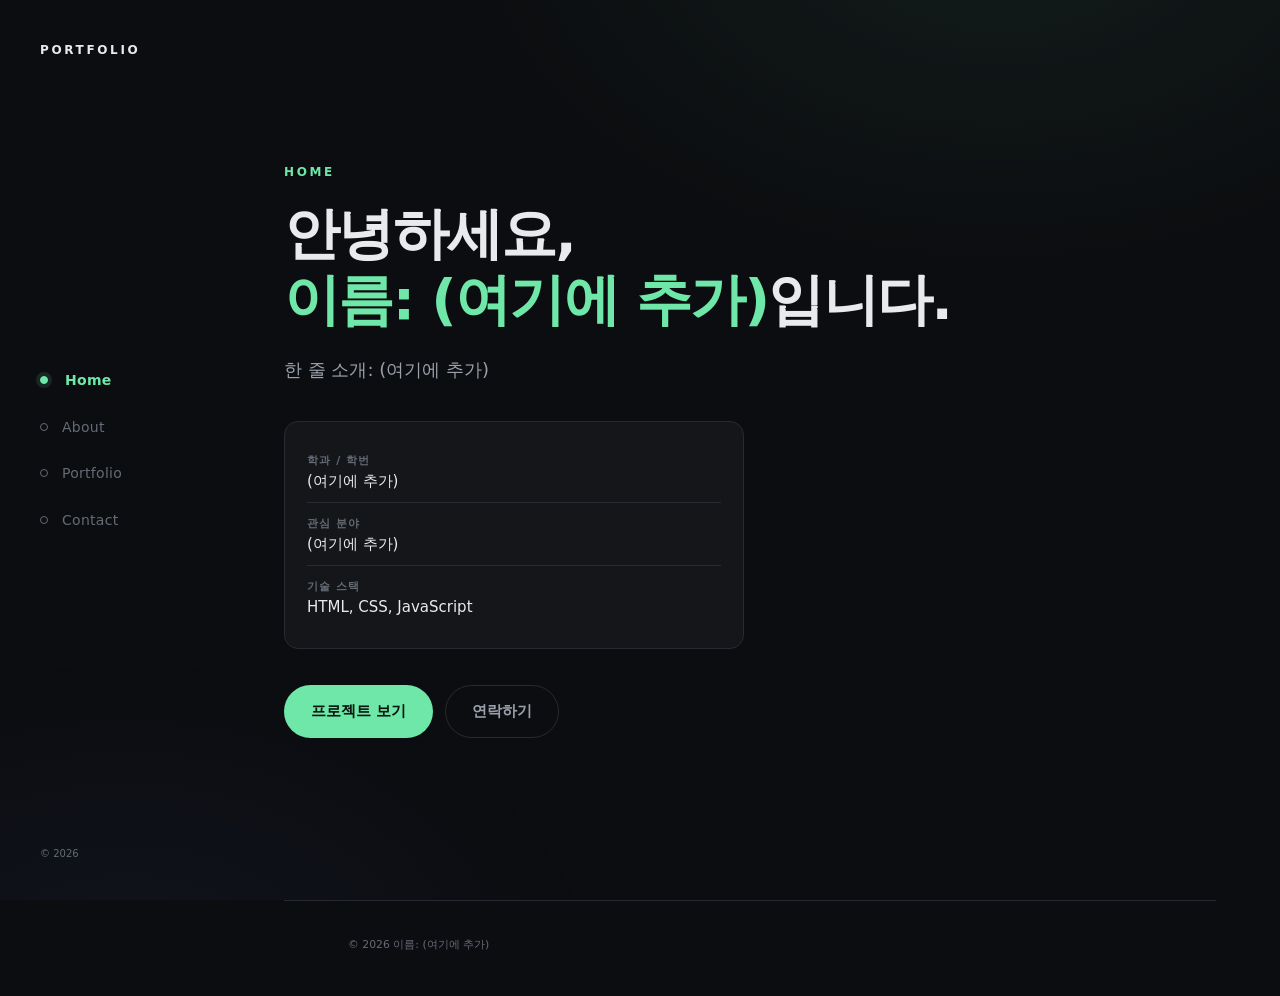
==== index.html @ 4937052d "Add files via upload" ====
<!DOCTYPE html>
<html lang="ko">
<head>
  <meta charset="UTF-8" />
  <meta name="viewport" content="width=device-width, initial-scale=1.0" />
  <title>Home | Portfolio</title>
  <link rel="stylesheet" href="style.css">
</head>
<body>

  <!-- ===== 좌측 고정 탭 네비게이션 (데스크탑) ===== -->
  <nav class="side-nav" aria-label="페이지 네비게이션">
    <div class="side-nav__brand">PORTFOLIO</div>
    <ul class="side-nav__list">
      <li><a href="index.html"     class="nav-item"><span class="nav-item__dot"></span><span class="nav-item__label">Home</span></a></li>
      <li><a href="about.html"     class="nav-item"><span class="nav-item__dot"></span><span class="nav-item__label">About</span></a></li>
      <li><a href="portfolio.html" class="nav-item"><span class="nav-item__dot"></span><span class="nav-item__label">Portfolio</span></a></li>
      <li><a href="contact.html"   class="nav-item"><span class="nav-item__dot"></span><span class="nav-item__label">Contact</span></a></li>
    </ul>
    <div class="side-nav__foot"><small>&copy; <span class="year"></span></small></div>
  </nav>

  <!-- ===== 모바일 상단 고정 탭 바 ===== -->
  <nav class="top-nav" aria-label="페이지 네비게이션 (모바일)">
    <div class="top-nav__brand">PORTFOLIO</div>
    <ul class="top-nav__list">
      <li><a href="index.html"     class="top-nav__item">Home</a></li>
      <li><a href="about.html"     class="top-nav__item">About</a></li>
      <li><a href="portfolio.html" class="top-nav__item">Portfolio</a></li>
      <li><a href="contact.html"   class="top-nav__item">Contact</a></li>
    </ul>
  </nav>

  <!-- ===== 본문 ===== -->
  <main class="content">
    <div class="container container--hero">

      <p class="eyebrow reveal">Home</p>

      <h1 class="hero__title reveal" data-delay="1">
        안녕하세요,<br>
        <span class="accent">이름: (여기에 추가)</span>입니다.
      </h1>

      <p class="hero__sub reveal" data-delay="2">
        한 줄 소개: (여기에 추가)
      </p>

      <ul class="info-list reveal" data-delay="3">
        <li>
          <span class="info-list__label">학과 / 학번</span>
          <span class="info-list__value">(여기에 추가)</span>
        </li>
        <li>
          <span class="info-list__label">관심 분야</span>
          <span class="info-list__value">(여기에 추가)</span>
        </li>
        <li>
          <span class="info-list__label">기술 스택</span>
          <span class="info-list__value">HTML, CSS, JavaScript</span>
        </li>
      </ul>

      <div class="btn-group reveal" data-delay="4">
        <a href="portfolio.html" class="btn btn--primary">프로젝트 보기</a>
        <a href="contact.html" class="btn btn--ghost">연락하기</a>
      </div>

    </div>

    <footer class="footer">
      <small>&copy; <span class="year"></span> 이름: (여기에 추가)</small>
    </footer>
  </main>

  <script src="script.js"></script>
</body>
</html>
---- style.css ----
/* =============================================================
   Portfolio - style.css (공통 스타일)

   색상 테마는 "여기"에서 바꿉니다.
   ------------------------------------------------------------- */
:root {
  --accent:      #6ee7a8;   /* 메인 포인트 색상 */
  --accent-ink:  #09150e;   /* 포인트 색 위에 올라가는 글자색 */
  --bg:          #0c0d10;   /* 전체 배경 */
  --bg-elev:     #141619;   /* 카드 등 올라온 면 */
  --bg-elev-2:   #1b1e23;   /* 호버 시 면 */
  --line:        #272b31;   /* 테두리 / 구분선 */
  --text:        #e8eaed;   /* 본문 글자 */
  --text-dim:    #9aa1ab;   /* 보조 글자 */
  --text-faint:  #646b76;   /* 흐린 글자 */
}
/* ============================================================= */

/* ---------- 1. Reset & Base ---------- */
*,
*::before,
*::after {
  box-sizing: border-box;
  margin: 0;
  padding: 0;
}

html {
  scroll-behavior: smooth;
}

ul, ol { list-style: none; }
a { color: inherit; text-decoration: none; }
button { font: inherit; color: inherit; background: none; border: none; cursor: pointer; }
img { display: block; max-width: 100%; }

body {
  font-family: system-ui, -apple-system, "Segoe UI", Roboto,
               "Noto Sans KR", "Apple SD Gothic Neo", Arial, sans-serif;
  font-size: 16px;
  line-height: 1.75;
  color: var(--text);
  background: var(--bg);
  -webkit-font-smoothing: antialiased;
  overflow-x: hidden;
}

/* 은은한 배경 그라데이션 */
body::before {
  content: '';
  position: fixed;
  inset: 0;
  z-index: -1;
  pointer-events: none;
  background:
    radial-gradient(60rem 40rem at 78% -10%, rgba(110, 231, 168, .07), transparent 60%),
    radial-gradient(50rem 35rem at 10% 110%, rgba(96, 140, 255, .06), transparent 60%);
}

/* ---------- 2. 변수성 레이아웃 값 ---------- */
:root {
  --nav-w: 220px;      /* 좌측 탭 너비 */
  --topnav-h: 56px;    /* 모바일 상단 바 높이 */
  --content-max: 860px;
  --ease: cubic-bezier(.22, 1, .36, 1);
}

/* ---------- 3. 좌측 고정 탭 네비게이션 ---------- */
.side-nav {
  position: fixed;
  top: 0;
  left: 0;
  width: var(--nav-w);
  height: 100vh;
  padding: 40px 0 40px 40px;
  display: flex;
  flex-direction: column;
  justify-content: center;
  z-index: 100;
}

.side-nav__brand {
  position: absolute;
  top: 40px;
  left: 40px;
  font-size: 12px;
  font-weight: 700;
  letter-spacing: .22em;
  color: var(--text);
}

.side-nav__foot {
  position: absolute;
  bottom: 36px;
  left: 40px;
  font-size: 12px;
  color: var(--text-faint);
}

.side-nav__list {
  display: flex;
  flex-direction: column;
  gap: 6px;
}

.nav-item {
  display: flex;
  align-items: center;
  gap: 14px;
  padding: 8px 0;
  font-size: 14px;
  font-weight: 500;
  letter-spacing: .02em;
  color: var(--text-faint);
  transition: color .3s var(--ease);
}

.nav-item__dot {
  width: 8px;
  height: 8px;
  flex-shrink: 0;
  border: 1.5px solid currentColor;
  border-radius: 50%;
  transition: all .3s var(--ease);
}

.nav-item__label {
  transition: transform .3s var(--ease);
}

.nav-item:hover { color: var(--text-dim); }
.nav-item:hover .nav-item__label { transform: translateX(3px); }

/* 현재 탭 표시 */
.nav-item.is-active { color: var(--accent); }
.nav-item.is-active .nav-item__dot {
  background: var(--accent);
  border-color: var(--accent);
  box-shadow: 0 0 0 4px rgba(110, 231, 168, .12);
}
.nav-item.is-active .nav-item__label {
  transform: translateX(3px);
  font-weight: 600;
}

/* ---------- 4. 모바일 상단 탭 바 ---------- */
.top-nav {
  display: none;
  position: fixed;
  top: 0;
  left: 0;
  right: 0;
  height: var(--topnav-h);
  align-items: center;
  gap: 14px;
  padding: 0 16px;
  background: rgba(12, 13, 16, .88);
  backdrop-filter: blur(12px);
  -webkit-backdrop-filter: blur(12px);
  border-bottom: 1px solid var(--line);
  z-index: 100;
}

.top-nav__brand {
  flex-shrink: 0;
  font-size: 11px;
  font-weight: 700;
  letter-spacing: .18em;
}

.top-nav__list {
  display: flex;
  gap: 4px;
  overflow-x: auto;
  scrollbar-width: none;
  -ms-overflow-style: none;
}
.top-nav__list::-webkit-scrollbar { display: none; }

.top-nav__item {
  display: block;
  padding: 6px 12px;
  border-radius: 999px;
  font-size: 13px;
  font-weight: 500;
  white-space: nowrap;
  color: var(--text-faint);
  transition: all .25s var(--ease);
}

.top-nav__item.is-active {
  color: var(--accent-ink);
  background: var(--accent);
}

/* ---------- 5. 본문 레이아웃 ---------- */
.content {
  margin-left: var(--nav-w);
  min-height: 100vh;
  display: flex;
  flex-direction: column;
}

.container {
  width: 100%;
  max-width: var(--content-max);
  padding: 96px 64px 64px;
  flex: 1;
}

.container--hero {
  display: flex;
  flex-direction: column;
  justify-content: center;
  min-height: 100vh;
  padding-top: 64px;
}

.page-head {
  display: flex;
  align-items: baseline;
  gap: 16px;
  margin-bottom: 40px;
}

.page-head__num {
  font-size: 13px;
  font-weight: 600;
  letter-spacing: .1em;
  color: var(--accent);
}

.page-head__title {
  font-size: clamp(28px, 4vw, 40px);
  font-weight: 700;
  letter-spacing: -.02em;
  line-height: 1.2;
}

.page-head__title::after {
  content: '';
  display: inline-block;
  width: 56px;
  height: 1px;
  margin-left: 20px;
  vertical-align: middle;
  background: var(--line);
}

.footer {
  padding: 32px 64px 40px;
  border-top: 1px solid var(--line);
  margin: 0 64px;
  font-size: 13px;
  color: var(--text-faint);
}

/* ---------- 6. 공통 텍스트 요소 ---------- */
.eyebrow {
  font-size: 12px;
  font-weight: 600;
  letter-spacing: .22em;
  text-transform: uppercase;
  color: var(--accent);
  margin-bottom: 18px;
}

.accent { color: var(--accent); }

.hero__title {
  font-size: clamp(32px, 5.5vw, 56px);
  font-weight: 700;
  line-height: 1.18;
  letter-spacing: -.03em;
  margin-bottom: 20px;
}

.hero__sub {
  font-size: clamp(15px, 1.6vw, 18px);
  color: var(--text-dim);
  max-width: 54ch;
  margin-bottom: 36px;
}

.lead {
  font-size: clamp(15px, 1.7vw, 18px);
  color: var(--text-dim);
  max-width: 52ch;
  margin-bottom: 32px;
}

.text {
  color: var(--text-dim);
  margin-bottom: 14px;
}
.text:last-child { margin-bottom: 0; }

.note {
  font-size: 13px;
  color: var(--text-faint);
}

.block { margin-bottom: 44px; }
.block:last-child { margin-bottom: 0; }

.block__title {
  font-size: 13px;
  font-weight: 600;
  letter-spacing: .12em;
  text-transform: uppercase;
  color: var(--text-faint);
  margin-bottom: 14px;
}

.sub-title {
  font-size: 13px;
  font-weight: 600;
  color: var(--text-dim);
  margin: 18px 0 8px;
}
.sub-title:first-of-type { margin-top: 0; }

.bullet {
  display: flex;
  flex-direction: column;
  gap: 8px;
}

.bullet li {
  position: relative;
  padding-left: 18px;
  color: var(--text-dim);
}

.bullet li::before {
  content: '';
  position: absolute;
  left: 2px;
  top: 13px;
  width: 5px;
  height: 5px;
  border-radius: 50%;
  background: var(--accent);
}

/* 홈 정보 리스트 */
.info-list {
  display: flex;
  flex-direction: column;
  gap: 2px;
  margin-bottom: 36px;
  padding: 20px 22px;
  background: var(--bg-elev);
  border: 1px solid var(--line);
  border-radius: 14px;
  max-width: 460px;
}

.info-list li {
  display: flex;
  flex-direction: column;
  padding: 10px 0;
  border-bottom: 1px solid var(--line);
}
.info-list li:last-child { border-bottom: none; }

.info-list__label {
  font-size: 11px;
  font-weight: 600;
  letter-spacing: .1em;
  text-transform: uppercase;
  color: var(--text-faint);
  line-height: 1.6;
}

.info-list__value {
  font-size: 15px;
  color: var(--text);
  line-height: 1.5;
}

/* ---------- 7. 버튼 ---------- */
.btn {
  display: inline-flex;
  align-items: center;
  justify-content: center;
  padding: 12px 26px;
  border: 1px solid transparent;
  border-radius: 999px;
  font-size: 15px;
  font-weight: 600;
  transition: all .25s var(--ease);
}

.btn--primary {
  background: var(--accent);
  color: var(--accent-ink);
}
.btn--primary:hover {
  transform: translateY(-2px);
  box-shadow: 0 10px 28px -10px var(--accent);
}

.btn--ghost {
  border-color: var(--line);
  color: var(--text-dim);
}
.btn--ghost:hover {
  border-color: rgba(110, 231, 168, .35);
  color: var(--accent);
  transform: translateY(-2px);
}

.btn--lg { padding: 15px 38px; font-size: 16px; }

.btn-group {
  display: flex;
  flex-wrap: wrap;
  gap: 12px;
}

/* ---------- 8. 태그 ---------- */
.tag-list {
  display: flex;
  flex-wrap: wrap;
  gap: 8px;
}

.tag {
  padding: 5px 14px;
  border: 1px solid var(--line);
  border-radius: 999px;
  font-size: 13px;
  color: var(--text-dim);
  background: var(--bg-elev);
  transition: all .25s var(--ease);
}
.tag:hover {
  border-color: rgba(110, 231, 168, .35);
  color: var(--accent);
}

/* ---------- 9. 프로젝트 ---------- */
.filter {
  display: flex;
  flex-wrap: wrap;
  gap: 8px;
  margin-bottom: 28px;
}

.filter__btn {
  padding: 7px 18px;
  border: 1px solid var(--line);
  border-radius: 999px;
  font-size: 13px;
  font-weight: 500;
  color: var(--text-faint);
  transition: all .25s var(--ease);
}
.filter__btn:hover {
  color: var(--text);
  border-color: var(--text-faint);
}
.filter__btn.is-active {
  background: var(--accent);
  border-color: var(--accent);
  color: var(--accent-ink);
}

.projects {
  display: grid;
  grid-template-columns: repeat(auto-fill, minmax(280px, 1fr));
  gap: 20px;
}

.card {
  display: flex;
  flex-direction: column;
  background: var(--bg-elev);
  border: 1px solid var(--line);
  border-radius: 16px;
  overflow: hidden;
  transition: transform .35s var(--ease), border-color .35s var(--ease),
              box-shadow .35s var(--ease);
}

.card:hover {
  transform: translateY(-5px);
  border-color: rgba(110, 231, 168, .35);
  box-shadow: 0 20px 44px -24px rgba(0, 0, 0, .8);
}

.card.is-hidden { display: none; }

.card__thumb {
  height: 130px;
  display: flex;
  align-items: center;
  justify-content: center;
  border-bottom: 1px solid var(--line);
  background: linear-gradient(135deg, rgba(110, 231, 168, .16), rgba(96, 140, 255, .12));
}

.card__thumb::after {
  content: attr(data-initial);
  font-size: 38px;
  font-weight: 700;
  letter-spacing: -.02em;
  color: rgba(232, 234, 237, .18);
}

.card__body {
  display: flex;
  flex-direction: column;
  gap: 12px;
  padding: 20px;
  flex: 1;
}

.card__title {
  font-size: 17px;
  font-weight: 600;
  letter-spacing: -.01em;
  line-height: 1.4;
}

.card__desc {
  flex: 1;
  font-size: 14px;
  line-height: 1.7;
  color: var(--text-dim);
}

.card__tags {
  display: flex;
  flex-wrap: wrap;
  gap: 6px;
}

.card__tags li {
  padding: 3px 9px;
  border-radius: 5px;
  font-size: 11px;
  font-weight: 600;
  letter-spacing: .04em;
  text-transform: uppercase;
  color: var(--accent);
  background: rgba(110, 231, 168, .12);
}

.card__links {
  display: flex;
  gap: 16px;
  margin-top: 4px;
  padding-top: 10px;
  border-top: 1px solid var(--line);
}

.card__links a {
  font-size: 13px;
  font-weight: 500;
  color: var(--text-dim);
  transition: color .25s var(--ease);
}
.card__links a:hover { color: var(--accent); }

/* ---------- 10. Contact ---------- */
.contact__list {
  display: flex;
  flex-direction: column;
  gap: 12px;
  margin-bottom: 40px;
}

.contact__item {
  width: 100%;
  display: flex;
  align-items: center;
  gap: 18px;
  padding: 18px 22px;
  text-align: left;
  background: var(--bg-elev);
  border: 1px solid var(--line);
  border-radius: 14px;
  transition: all .28s var(--ease);
}

.contact__item:hover {
  background: var(--bg-elev-2);
  border-color: rgba(110, 231, 168, .35);
  transform: translateX(4px);
}

.contact__icon {
  width: 38px;
  height: 38px;
  flex-shrink: 0;
  display: grid;
  place-items: center;
  border-radius: 10px;
  background: rgba(110, 231, 168, .12);
  color: var(--accent);
}
.contact__icon svg { width: 20px; height: 20px; }

.contact__meta {
  flex: 1;
  min-width: 0;
  display: flex;
  flex-direction: column;
}

.contact__label {
  font-size: 11px;
  font-weight: 600;
  letter-spacing: .1em;
  text-transform: uppercase;
  color: var(--text-faint);
  line-height: 1.6;
}

.contact__value {
  font-size: 15px;
  color: var(--text);
  line-height: 1.5;
  overflow: hidden;
  text-overflow: ellipsis;
  white-space: nowrap;
}

.contact__action {
  flex-shrink: 0;
  padding: 4px 10px;
  border: 1px solid var(--line);
  border-radius: 7px;
  font-size: 12px;
  font-weight: 600;
  color: var(--text-faint);
  transition: all .25s var(--ease);
}

.contact__item:hover .contact__action {
  color: var(--accent);
  border-color: rgba(110, 231, 168, .35);
}

.contact__item--copy.is-copied .contact__action {
  color: var(--accent-ink);
  background: var(--accent);
  border-color: var(--accent);
}

.contact__cta {
  display: flex;
  flex-direction: column;
  align-items: flex-start;
  gap: 10px;
  margin-bottom: 56px;
}

/* 문의 폼 */
.contact-form {
  display: grid;
  grid-template-columns: 1fr;
  gap: .5rem;
  max-width: 520px;
}

.contact-form label {
  font-size: 13px;
  font-weight: 600;
  color: var(--text-dim);
  margin-top: 8px;
}

.contact-form input,
.contact-form textarea {
  width: 100%;
  padding: .7rem .9rem;
  font: inherit;
  font-size: 15px;
  color: var(--text);
  background: var(--bg-elev);
  border: 1px solid var(--line);
  border-radius: 10px;
  resize: vertical;
  transition: border-color .25s var(--ease);
}

.contact-form input::placeholder,
.contact-form textarea::placeholder { color: var(--text-faint); }

.contact-form input:focus,
.contact-form textarea:focus {
  outline: none;
  border-color: var(--accent);
}

.contact-form button {
  margin-top: 14px;
  justify-self: start;
}

/* 토스트 */
.toast {
  position: fixed;
  left: 50%;
  bottom: 40px;
  transform: translate(-50%, 20px);
  padding: 11px 22px;
  border-radius: 999px;
  font-size: 14px;
  font-weight: 600;
  color: var(--accent-ink);
  background: var(--accent);
  box-shadow: 0 14px 34px -14px rgba(0, 0, 0, .9);
  opacity: 0;
  pointer-events: none;
  transition: opacity .3s var(--ease), transform .3s var(--ease);
  z-index: 300;
}

.toast.is-visible {
  opacity: 1;
  transform: translate(-50%, 0);
}

/* ---------- 11. 등장 애니메이션 ---------- */
.reveal {
  opacity: 0;
  transform: translateY(22px);
  transition: opacity .7s var(--ease), transform .7s var(--ease);
}

.reveal.is-visible {
  opacity: 1;
  transform: translateY(0);
}

.reveal[data-delay="1"] { transition-delay: .08s; }
.reveal[data-delay="2"] { transition-delay: .16s; }
.reveal[data-delay="3"] { transition-delay: .24s; }
.reveal[data-delay="4"] { transition-delay: .32s; }
.reveal[data-delay="5"] { transition-delay: .40s; }

@media (prefers-reduced-motion: reduce) {
  html { scroll-behavior: auto; }
  .reveal { opacity: 1; transform: none; transition: none; }
}

/* ---------- 12. 반응형 ---------- */
@media (max-width: 1024px) {
  :root { --nav-w: 180px; }

  .side-nav { padding-left: 28px; }
  .side-nav__brand,
  .side-nav__foot { left: 28px; }

  .container { padding: 88px 44px 56px; }
  .footer { margin: 0 44px; padding: 28px 0 36px; }
}

@media (max-width: 768px) {
  .side-nav { display: none; }
  .top-nav { display: flex; }

  .content { margin-left: 0; }

  .container {
    padding: calc(var(--topnav-h) + 44px) 20px 48px;
  }

  .container--hero {
    min-height: calc(100vh - var(--topnav-h));
    padding-top: calc(var(--topnav-h) + 48px);
  }

  .page-head { margin-bottom: 28px; }
  .page-head__title::after { display: none; }

  .footer { margin: 0 20px; padding: 24px 0 32px; }

  .projects { grid-template-columns: 1fr; }

  .contact__item { gap: 14px; padding: 15px 16px; }
  .contact__value { font-size: 14px; }

  .contact__cta { align-self: stretch; }
  .contact__cta .btn { width: 100%; }

  .toast { bottom: 24px; }
}

@media (max-width: 420px) {
  .contact__action { display: none; }
  .btn-group .btn { flex: 1; }
}
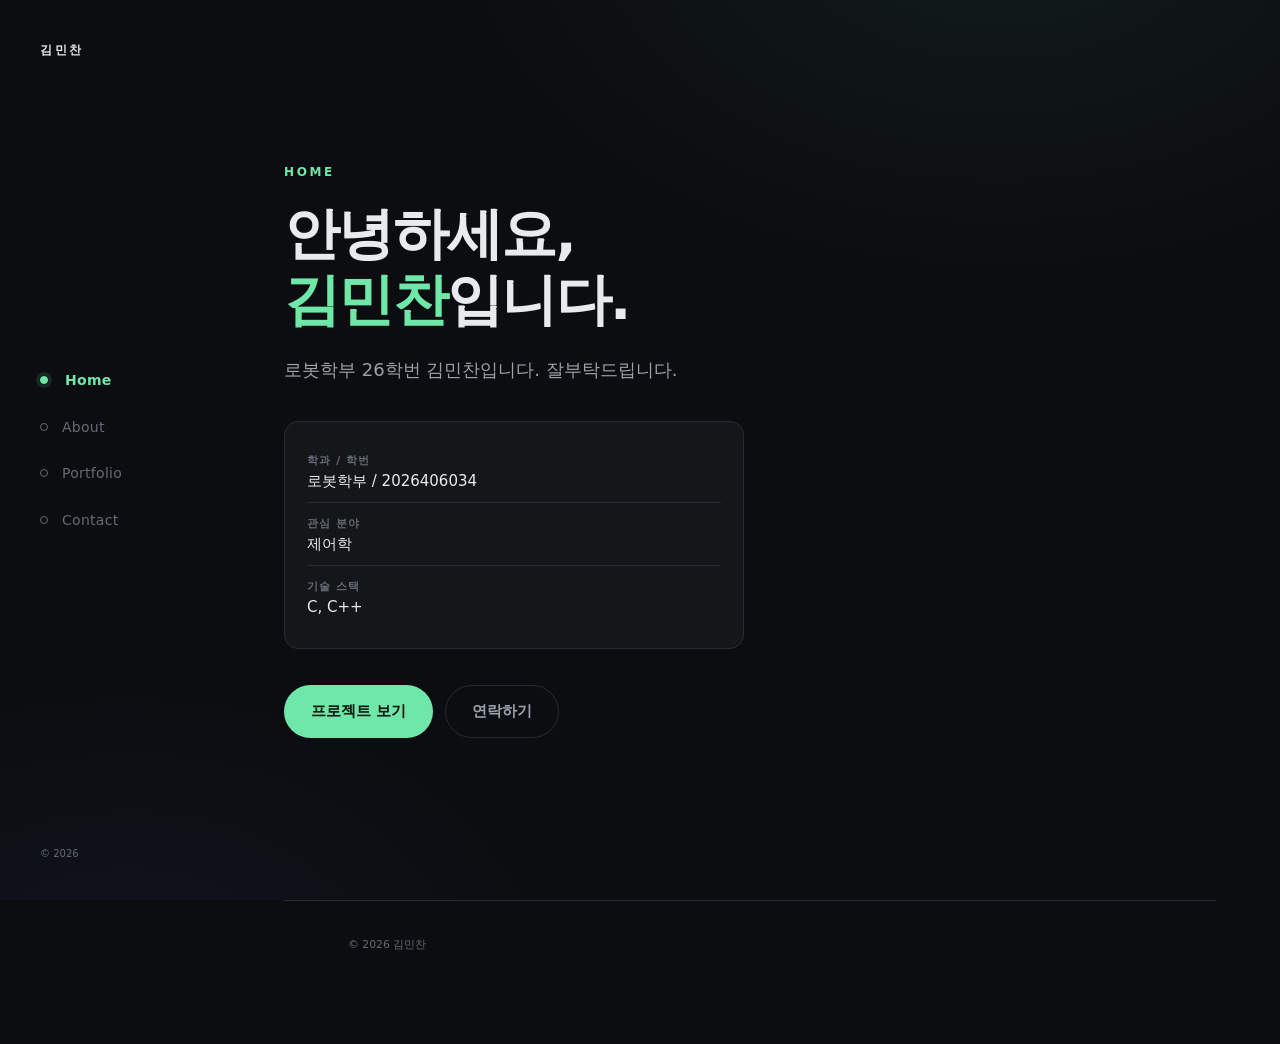
==== commit 55fb496c: "Add files via upload" ====
--- a/index.html
+++ b/index.html
@@ -3,14 +3,14 @@
 <head>
   <meta charset="UTF-8" />
   <meta name="viewport" content="width=device-width, initial-scale=1.0" />
-  <title>Home | Portfolio</title>
+  <title>Home | 김민찬 Portfolio</title>
   <link rel="stylesheet" href="style.css">
 </head>
 <body>
 
   <!-- ===== 좌측 고정 탭 네비게이션 (데스크탑) ===== -->
   <nav class="side-nav" aria-label="페이지 네비게이션">
-    <div class="side-nav__brand">PORTFOLIO</div>
+    <div class="side-nav__brand">김민찬</div>
     <ul class="side-nav__list">
       <li><a href="index.html"     class="nav-item"><span class="nav-item__dot"></span><span class="nav-item__label">Home</span></a></li>
       <li><a href="about.html"     class="nav-item"><span class="nav-item__dot"></span><span class="nav-item__label">About</span></a></li>
@@ -22,7 +22,7 @@
 
   <!-- ===== 모바일 상단 고정 탭 바 ===== -->
   <nav class="top-nav" aria-label="페이지 네비게이션 (모바일)">
-    <div class="top-nav__brand">PORTFOLIO</div>
+    <div class="top-nav__brand">김민찬</div>
     <ul class="top-nav__list">
       <li><a href="index.html"     class="top-nav__item">Home</a></li>
       <li><a href="about.html"     class="top-nav__item">About</a></li>
@@ -39,25 +39,25 @@
 
       <h1 class="hero__title reveal" data-delay="1">
         안녕하세요,<br>
-        <span class="accent">이름: (여기에 추가)</span>입니다.
+        <span class="accent">김민찬</span>입니다.
       </h1>
 
       <p class="hero__sub reveal" data-delay="2">
-        한 줄 소개: (여기에 추가)
+        로봇학부 26학번 김민찬입니다. 잘부탁드립니다.
       </p>
 
       <ul class="info-list reveal" data-delay="3">
         <li>
           <span class="info-list__label">학과 / 학번</span>
-          <span class="info-list__value">(여기에 추가)</span>
+          <span class="info-list__value">로봇학부 / 2026406034</span>
         </li>
         <li>
           <span class="info-list__label">관심 분야</span>
-          <span class="info-list__value">(여기에 추가)</span>
+          <span class="info-list__value">제어학</span>
         </li>
         <li>
           <span class="info-list__label">기술 스택</span>
-          <span class="info-list__value">HTML, CSS, JavaScript</span>
+          <span class="info-list__value">C, C++</span>
         </li>
       </ul>
 
@@ -69,7 +69,7 @@
     </div>
 
     <footer class="footer">
-      <small>&copy; <span class="year"></span> 이름: (여기에 추가)</small>
+      <small>&copy; <span class="year"></span> 김민찬</small>
     </footer>
   </main>
 
--- a/style.css
+++ b/style.css
@@ -748,7 +748,98 @@
   .reveal { opacity: 1; transform: none; transition: none; }
 }
 
-/* ---------- 12. 반응형 ---------- */
+/* ---------- 12. 페이지 전환 (끝까지 스크롤) ---------- */
+
+/* 하단 안내 바: 페이지 맨 아래에 닿으면 나타남 */
+.page-jump {
+  position: fixed;
+  left: 50%;
+  bottom: 28px;
+  transform: translate(-50%, 16px);
+  opacity: 0;
+  pointer-events: none;
+  transition: opacity .35s var(--ease), transform .35s var(--ease);
+  z-index: 150;
+}
+
+.page-jump.is-visible {
+  opacity: 1;
+  transform: translate(-50%, 0);
+  pointer-events: auto;
+}
+
+.page-jump__link {
+  position: relative;
+  display: flex;
+  align-items: center;
+  gap: 12px;
+  padding: 11px 22px;
+  overflow: hidden;
+  border: 1px solid var(--line);
+  border-radius: 999px;
+  background: rgba(20, 22, 25, .92);
+  backdrop-filter: blur(12px);
+  -webkit-backdrop-filter: blur(12px);
+  box-shadow: 0 14px 34px -18px rgba(0, 0, 0, .9);
+  transition: border-color .25s var(--ease);
+}
+
+.page-jump__link:hover { border-color: rgba(110, 231, 168, .4); }
+
+.page-jump__text {
+  font-size: 13px;
+  color: var(--text-dim);
+  white-space: nowrap;
+}
+
+.page-jump__text strong { color: var(--accent); font-weight: 600; }
+
+.page-jump__arrow {
+  font-size: 14px;
+  color: var(--accent);
+  animation: bob 1.6s ease-in-out infinite;
+}
+
+@keyframes bob {
+  0%, 100% { transform: translateY(0); }
+  50%      { transform: translateY(3px); }
+}
+
+/* 스크롤 누적량 표시 바 */
+.page-jump__bar {
+  position: absolute;
+  left: 0;
+  bottom: 0;
+  width: 100%;
+  height: 2px;
+  background: transparent;
+}
+
+.page-jump__bar i {
+  display: block;
+  width: 0%;
+  height: 100%;
+  background: var(--accent);
+  transition: width .12s linear;
+}
+
+/* 페이지를 떠날 때 전환 효과 */
+body {
+  opacity: 1;
+  transition: opacity .25s ease;
+}
+
+body.is-leaving { opacity: 0; }
+
+@media (prefers-reduced-motion: reduce) {
+  body, body.is-leaving { opacity: 1; transition: none; }
+  .page-jump__arrow { animation: none; }
+}
+
+/* 안내 바가 푸터를 가리지 않도록 여백 확보 */
+.footer { padding-bottom: 88px; }
+
+/* ---------- 13. 반응형 ---------- */
 @media (max-width: 1024px) {
   :root { --nav-w: 180px; }
 
@@ -757,7 +848,7 @@
   .side-nav__foot { left: 28px; }
 
   .container { padding: 88px 44px 56px; }
-  .footer { margin: 0 44px; padding: 28px 0 36px; }
+  .footer { margin: 0 44px; padding: 28px 0 88px; }
 }
 
 @media (max-width: 768px) {
@@ -778,7 +869,12 @@
   .page-head { margin-bottom: 28px; }
   .page-head__title::after { display: none; }
 
-  .footer { margin: 0 20px; padding: 24px 0 32px; }
+  .footer { margin: 0 20px; padding: 24px 0 92px; }
+
+  .page-jump { bottom: 20px; left: 16px; right: 16px; transform: translateY(16px); }
+  .page-jump.is-visible { transform: translateY(0); }
+  .page-jump__link { justify-content: center; padding: 11px 16px; }
+  .page-jump__text { font-size: 12px; }
 
   .projects { grid-template-columns: 1fr; }
 
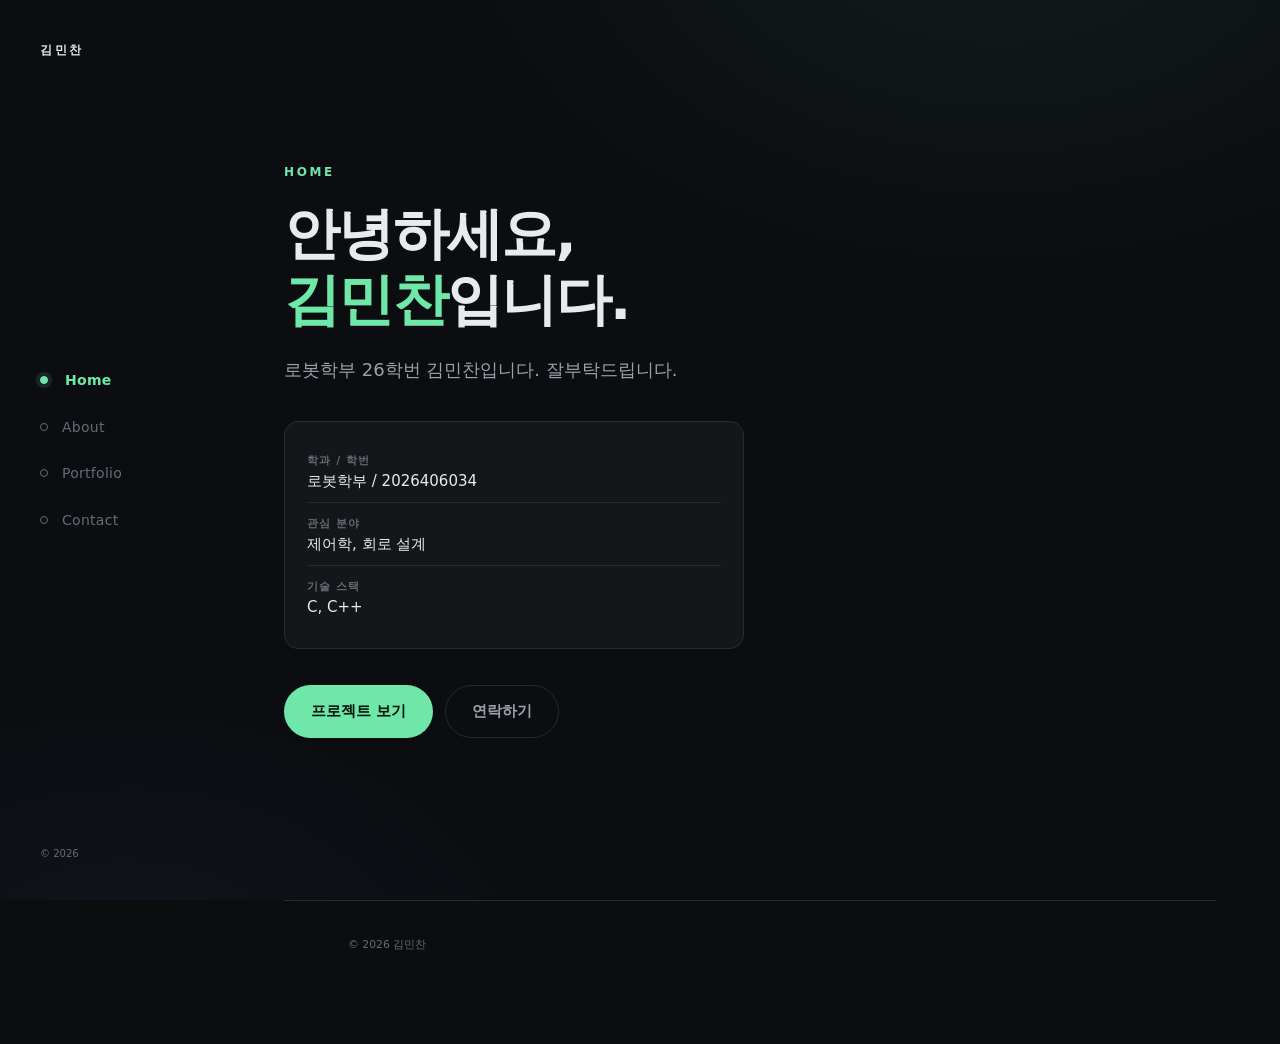
==== commit e9688f9c: "Update index.html" ====
--- a/index.html
+++ b/index.html
@@ -53,7 +53,7 @@
         </li>
         <li>
           <span class="info-list__label">관심 분야</span>
-          <span class="info-list__value">제어학</span>
+          <span class="info-list__value">제어학, 회로 설계</span>
         </li>
         <li>
           <span class="info-list__label">기술 스택</span>
--- a/style.css
+++ b/style.css
@@ -216,6 +216,59 @@
   padding-top: 64px;
 }
 
+/* 모든 페이지 공통 프로필 헤더 */
+.profile {
+  display: flex;
+  flex-direction: column;
+  gap: 8px;
+  padding: 22px 24px;
+  margin-bottom: 44px;
+  background: var(--bg-elev);
+  border: 1px solid var(--line);
+  border-radius: 16px;
+}
+
+.profile__name {
+  font-size: 22px;
+  font-weight: 700;
+  letter-spacing: -.02em;
+  line-height: 1.3;
+}
+
+.profile__name span { color: var(--accent); }
+
+.profile__sub {
+  font-size: 15px;
+  color: var(--text-dim);
+}
+
+.profile__meta {
+  display: flex;
+  flex-wrap: wrap;
+  gap: 8px;
+  margin-top: 8px;
+}
+
+.profile__meta li {
+  display: flex;
+  align-items: baseline;
+  gap: 7px;
+  padding: 5px 13px;
+  border: 1px solid var(--line);
+  border-radius: 999px;
+  background: var(--bg);
+  font-size: 13px;
+  color: var(--text);
+}
+
+.profile__meta b {
+  font-size: 10px;
+  font-weight: 600;
+  letter-spacing: .1em;
+  text-transform: uppercase;
+  color: var(--text-faint);
+}
+
 .page-head {
   display: flex;
   align-items: baseline;
@@ -869,6 +922,11 @@
   .page-head { margin-bottom: 28px; }
   .page-head__title::after { display: none; }
 
+  .profile { padding: 18px 18px; margin-bottom: 32px; }
+  .profile__name { font-size: 19px; }
+  .profile__sub { font-size: 14px; }
+  .profile__meta li { font-size: 12px; padding: 4px 11px; }
+
   .footer { margin: 0 20px; padding: 24px 0 92px; }
 
   .page-jump { bottom: 20px; left: 16px; right: 16px; transform: translateY(16px); }
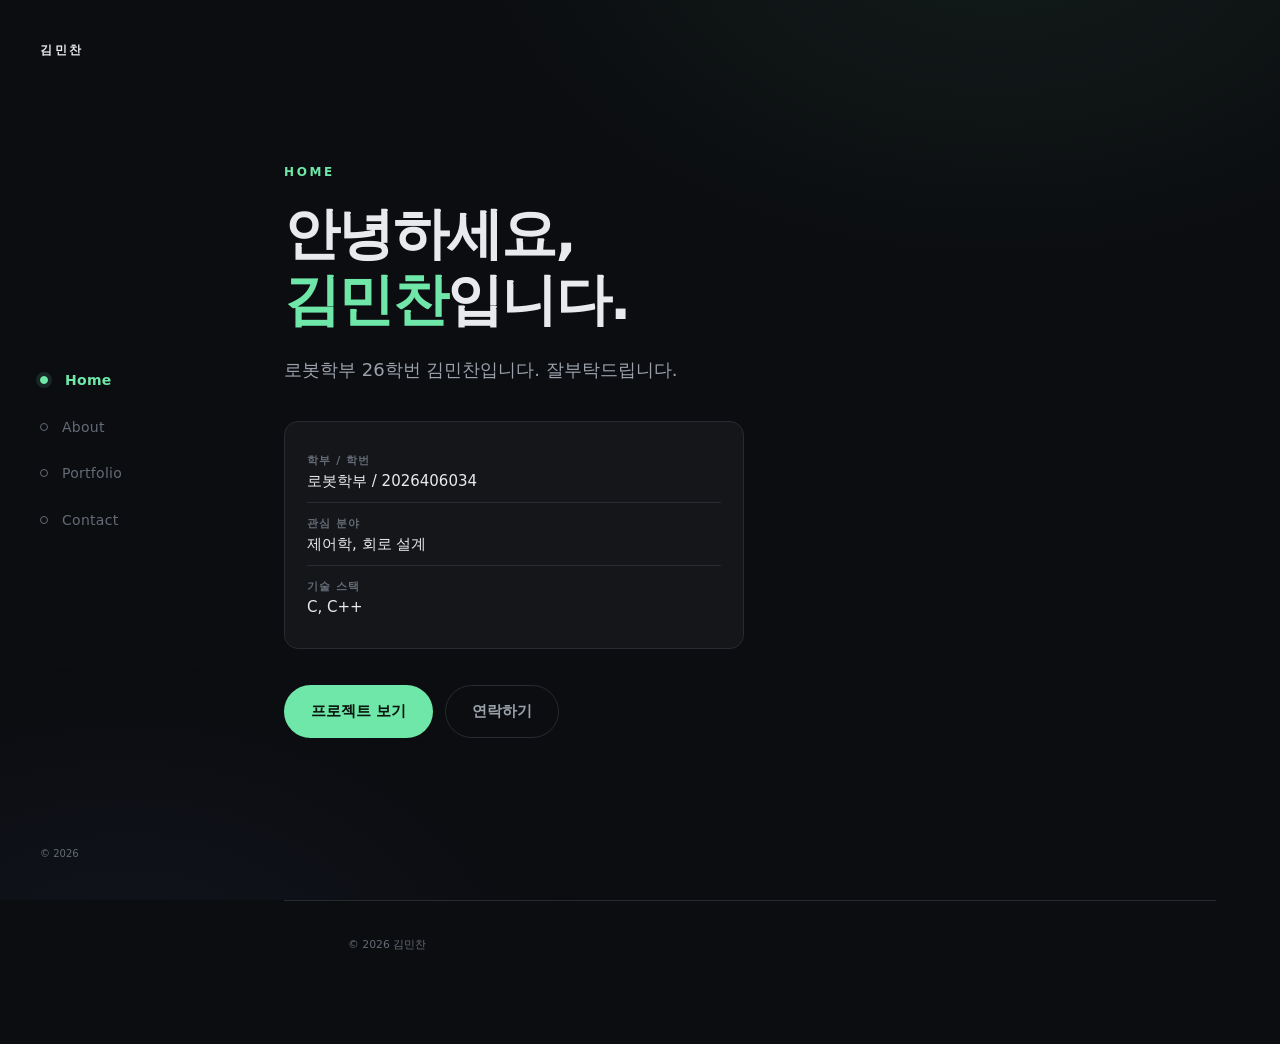
==== commit c96350bd: "Add files via upload" ====
--- a/index.html
+++ b/index.html
@@ -48,7 +48,7 @@
 
       <ul class="info-list reveal" data-delay="3">
         <li>
-          <span class="info-list__label">학과 / 학번</span>
+          <span class="info-list__label">학부 / 학번</span>
           <span class="info-list__value">로봇학부 / 2026406034</span>
         </li>
         <li>
--- a/style.css
+++ b/style.css
@@ -609,13 +609,63 @@
   border-top: 1px solid var(--line);
 }
 
+.card__link,
 .card__links a {
   font-size: 13px;
   font-weight: 500;
   color: var(--text-dim);
   transition: color .25s var(--ease);
 }
+
+/* 카드 전체가 링크이므로, 카드에 마우스를 올리면 함께 강조 */
+.card:hover .card__link,
 .card__links a:hover { color: var(--accent); }
+
+/* 키보드 포커스 표시 (접근성) */
+.card:focus-visible {
+  outline: 2px solid var(--accent);
+  outline-offset: 3px;
+}
+
+/* 글자가 긴 썸네일(D-DAY, RANDOM 등) */
+.card__thumb--text::after {
+  font-size: 24px;
+  letter-spacing: .12em;
+}
+
+/* ---------- 9-1. 실습 결과 출력 (document.write) ---------- */
+/* dday.html, random.html의 <section class="block js-output"> 안에 출력됩니다 */
+.js-output h1 {
+  font-size: clamp(34px, 6vw, 52px);
+  font-weight: 700;
+  letter-spacing: -.03em;
+  line-height: 1.2;
+  color: var(--accent);
+  margin: 6px 0 4px;
+  word-break: break-all;
+}
+
+.js-output h3 {
+  font-size: 16px;
+  font-weight: 600;
+  color: var(--text-dim);
+  margin-top: 10px;
+}
+
+.js-output hr {
+  height: 1px;
+  border: none;
+  background: var(--line);
+  margin: 22px 0 14px;
+}
+
+.js-output p {
+  font-size: 14px;
+  color: var(--text-dim);
+  word-break: break-all;
+}
+
+.js-output p i { color: var(--text-faint); }
 
 /* ---------- 10. Contact ---------- */
 .contact__list {
